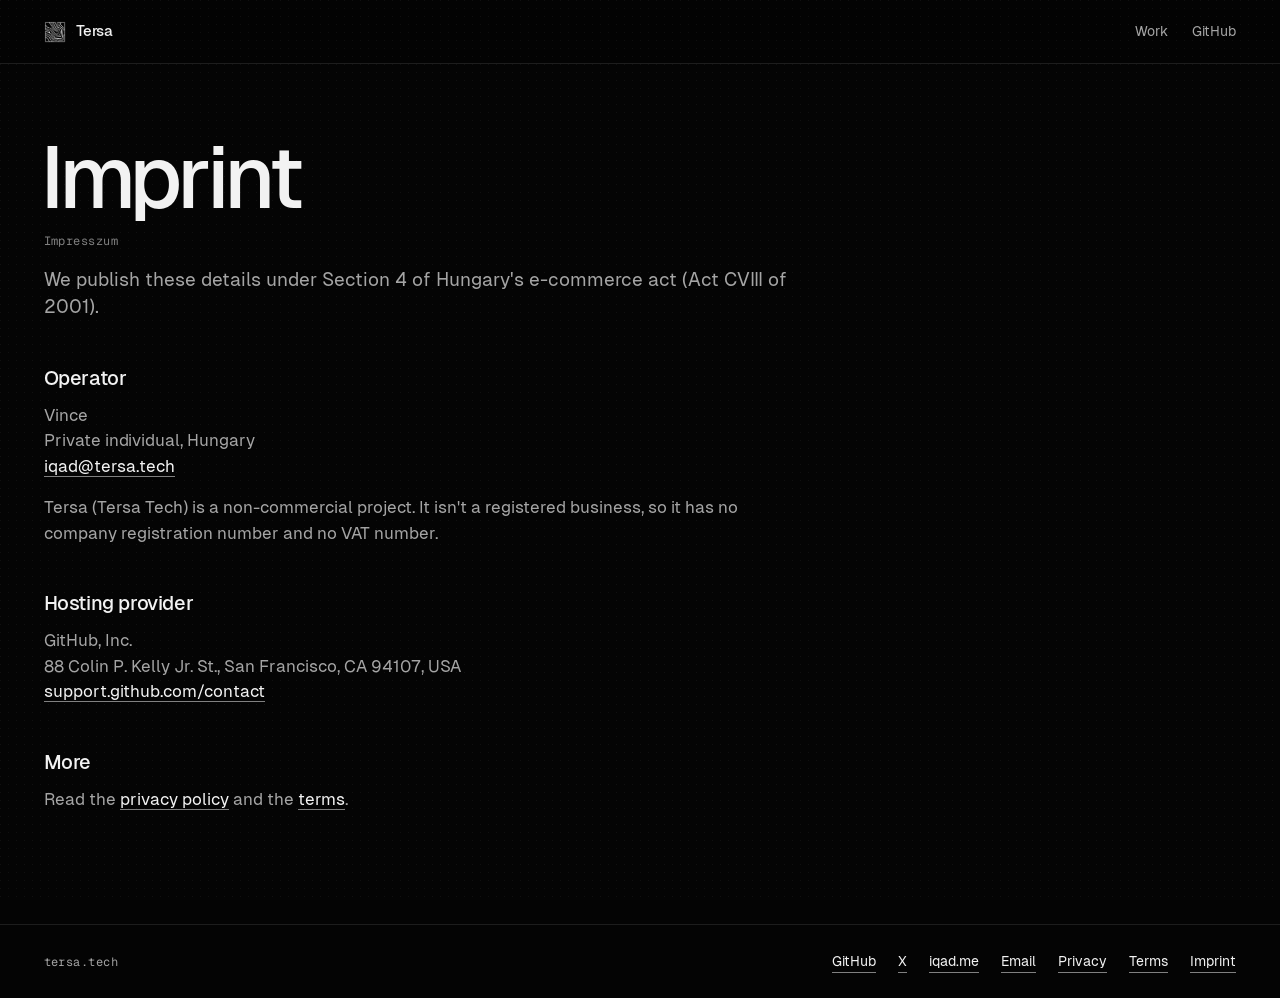
==== imprint/index.html @ d7b70846 "Add privacy, terms and imprint pages, and an About section. The site had no legal pages. These cover" ====
<!doctype html>
<html lang="en">
<head>
  <meta charset="utf-8" />
  <meta name="viewport" content="width=device-width, initial-scale=1" />
  <title>Imprint - Tersa</title>
  <meta name="description" content="Imprint (impresszum) for tersa.tech: who runs the site, how to reach them and who hosts it." />
  <meta name="theme-color" content="#121212" />
  <link rel="canonical" href="https://tersa.tech/imprint/" />
  <link rel="icon" type="image/png" href="/assets/favicon.png" />
  <link rel="apple-touch-icon" href="/assets/apple-touch.png" />
  <link rel="preload" href="/assets/fonts/geist-sans-400.woff2" as="font" type="font/woff2" crossorigin />
  <link rel="preload" href="/assets/fonts/geist-sans-500.woff2" as="font" type="font/woff2" crossorigin />
  <link rel="stylesheet" href="/site.css" />
</head>
<body>
  <a class="skip" href="#main">Skip to content</a>

  <header>
    <a class="brand" href="/">
      <img src="/assets/tersa-mark-white.png" width="22" height="22" alt="" />
      <span class="wordmark">Tersa</span>
    </a>
    <nav>
      <a href="/#work">Work</a>
      <a href="https://github.com/osfv" target="_blank" rel="noopener">GitHub</a>
    </nav>
  </header>

  <main class="doc" id="main">
    <h1>Imprint</h1>
    <p class="doc-date mono" lang="hu">Impresszum</p>

    <p class="doc-lede">We publish these details under Section 4 of Hungary's e-commerce act (Act CVIII of 2001).</p>

    <h2>Operator</h2>
    <p>Vince<br />Private individual, Hungary<br /><a href="mailto:iqad@tersa.tech">iqad@tersa.tech</a></p>
    <p>Tersa (Tersa Tech) is a non-commercial project. It isn't a registered business, so it has no company registration number and no VAT number.</p>

    <h2>Hosting provider</h2>
    <p>GitHub, Inc.<br />88 Colin P. Kelly Jr. St., San Francisco, CA 94107, USA<br /><a href="https://support.github.com/contact" target="_blank" rel="noopener">support.github.com/contact</a></p>

    <h2>More</h2>
    <p>Read the <a href="/privacy/">privacy policy</a> and the <a href="/terms/">terms</a>.</p>
  </main>

  <footer>
    <a class="foot-home mono" href="/">tersa.tech</a>
    <div class="foot-links">
      <a href="https://github.com/osfv" target="_blank" rel="noopener">GitHub</a>
      <a href="https://x.com/oxcipity" target="_blank" rel="noopener">X</a>
      <a href="https://iqad.me" target="_blank" rel="noopener">iqad.me</a>
      <a href="mailto:iqad@tersa.tech">Email</a>
      <a href="/privacy/">Privacy</a>
      <a href="/terms/">Terms</a>
      <a href="/imprint/" aria-current="page">Imprint</a>
    </div>
  </footer>
</body>
</html>
---- site.css ----
@font-face {
  font-family: "Geist";
  src: url("/assets/fonts/geist-sans-400.woff2") format("woff2");
  font-weight: 400;
  font-style: normal;
  font-display: swap;
}

@font-face {
  font-family: "Geist";
  src: url("/assets/fonts/geist-sans-500.woff2") format("woff2");
  font-weight: 500;
  font-style: normal;
  font-display: swap;
}

@font-face {
  font-family: "Geist Mono";
  src: url("/assets/fonts/geist-mono-400.woff2") format("woff2");
  font-weight: 400;
  font-style: normal;
  font-display: swap;
}

:root {
  color-scheme: dark;
  --bg: oklch(11% 0 0);
  --panel: oklch(13% 0 0);
  --ink: oklch(96% 0 0);
  --mute: oklch(72% 0 0);
  --dim: oklch(60% 0 0);
  --line: oklch(23% 0 0);
  --pad: clamp(18px, 3.4vw, 48px);
  --nav: 64px;
}

* { box-sizing: border-box; }

html {
  background: var(--bg);
  scroll-behavior: smooth;
  scrollbar-width: thin;
  scrollbar-color: var(--line) transparent;
}

body {
  margin: 0;
  min-height: 100dvh;
  background: var(--bg);
  color: var(--mute);
  font: 400 17px/1.5 Geist, ui-sans-serif, system-ui, sans-serif;
  -webkit-font-smoothing: antialiased;
  text-rendering: optimizeLegibility;
}

body::before {
  content: "";
  position: fixed;
  inset: 0;
  z-index: 8;
  pointer-events: none;
  opacity: 0.05;
  background-image: url("data:image/svg+xml,%3Csvg xmlns='http://www.w3.org/2000/svg' width='8' height='8'%3E%3Crect width='1' height='1' fill='%23fff'/%3E%3C/svg%3E");
}

::selection {
  background: var(--ink);
  color: var(--bg);
}

.skip {
  position: absolute;
  left: 12px;
  top: 8px;
  z-index: 12;
  padding: 8px 12px;
  background: var(--ink);
  color: var(--bg);
  text-decoration: none;
  transform: translateY(-200%);
}

.skip:focus { transform: none; }

a {
  color: var(--ink);
  text-decoration: none;
  box-shadow: 0 1px 0 var(--dim);
}

a:hover {
  color: var(--bg);
  background: var(--ink);
  box-shadow: 0 1px 0 var(--ink);
}

a:focus-visible {
  outline: 2px solid var(--ink);
  outline-offset: 3px;
}

.mono {
  font-family: "Geist Mono", ui-monospace, monospace;
  font-size: 12px;
  letter-spacing: 0.04em;
}

/* Header */

header {
  position: sticky;
  top: 0;
  z-index: 6;
  height: var(--nav);
  display: flex;
  align-items: center;
  justify-content: space-between;
  gap: 24px;
  padding: 0 var(--pad);
  background: color-mix(in oklab, var(--bg) 86%, transparent);
  backdrop-filter: blur(6px);
  border-bottom: 1px solid var(--line);
}

.brand {
  display: inline-flex;
  align-items: center;
  gap: 10px;
  color: var(--ink);
  box-shadow: none;
}

.brand:hover {
  color: var(--ink);
  background: none;
  box-shadow: none;
}

.brand img {
  width: 22px;
  height: 22px;
  display: block;
}

.wordmark {
  font-weight: 500;
  font-size: 15px;
  letter-spacing: -0.03em;
}

nav {
  display: flex;
  align-items: center;
  gap: 24px;
}

nav a {
  color: var(--mute);
  box-shadow: none;
  font-size: 14px;
}

nav a:hover { color: var(--bg); }

/* Hero */

.hero {
  position: relative;
  isolation: isolate;
  overflow: hidden;
  display: grid;
  grid-template-columns: minmax(0, 1fr) auto;
  gap: clamp(24px, 5vw, 80px);
  align-items: end;
  min-height: calc(100dvh - var(--nav));
  padding: 64px var(--pad) 64px;
}

.contour {
  position: absolute;
  inset: 0;
  z-index: -1;
  pointer-events: none;
  mask-image: linear-gradient(to right, transparent 8%, #000 55%);
  -webkit-mask-image: linear-gradient(to right, transparent 8%, #000 55%);
}

.hero-copy {
  max-width: 36rem;
}

h1 {
  margin: 0 0 20px -0.04em;
  color: var(--ink);
  font-size: clamp(72px, 12vw, 168px);
  font-weight: 500;
  letter-spacing: -0.06em;
  line-height: 0.95;
}

.lede {
  margin: 0 0 30px;
  max-width: 34ch;
  font-size: 19px;
  line-height: 1.45;
}

.lede em {
  color: var(--ink);
  font-style: italic;
}

.btn {
  display: inline-flex;
  align-items: center;
  min-height: 44px;
  padding: 0 18px;
  background: transparent;
  color: var(--ink);
  box-shadow: none;
  font-size: 14px;
  font-weight: 700;
  letter-spacing: -0.02em;
  white-space: nowrap;
}

.btn:hover {
  background: var(--ink);
  color: var(--bg);
  box-shadow: none;
}

.btn:active { transform: translateY(1px); }

.mark-wrap img {
  display: block;
  width: min(34vw, 440px);
  height: auto;
}

/* Work */

.work {
  padding: 88px var(--pad) 96px;
  border-top: 1px solid var(--line);
  scroll-margin-top: var(--nav);
}

.work-head {
  display: grid;
  grid-template-columns: minmax(0, 5fr) minmax(0, 7fr);
  gap: clamp(28px, 5vw, 80px);
  align-items: start;
  margin-bottom: 40px;
}

.work h2 {
  margin: 0 0 10px;
  color: var(--ink);
  font-size: clamp(30px, 3.6vw, 40px);
  font-weight: 500;
  letter-spacing: -0.045em;
  line-height: 1.08;
}

.work-copy {
  max-width: 34rem;
  padding-top: 6px;
}

.work-copy p {
  margin: 0 0 18px;
  max-width: 52ch;
}

.facts {
  margin: 0;
  color: var(--dim);
}

.facts + .facts { margin-top: 6px; }

.studio {
  padding: 88px var(--pad) 56px;
  border-top: 1px solid var(--line);
  scroll-margin-top: var(--nav);
}

.studio h2 {
  margin: 0 0 10px;
  color: var(--ink);
  font-size: clamp(30px, 3.6vw, 40px);
  font-weight: 500;
  letter-spacing: -0.045em;
  line-height: 1.08;
}

/* Terminal frame. Background matches the screenshot exactly so the image has no edge. */

.shot {
  --shell: #0c0c0c;
  margin: 0;
  border: 1px solid var(--line);
  background: var(--shell);
}

.shot-bar {
  display: flex;
  justify-content: space-between;
  gap: 16px;
  padding: 10px 16px;
  color: var(--dim);
  border-bottom: 1px solid var(--line);
  white-space: nowrap;
  overflow: hidden;
}

.shot-bar span:first-child {
  overflow: hidden;
  text-overflow: ellipsis;
}

.shot-body {
  position: relative;
  padding: 18px 20px 20px;
  overflow-x: auto;
  scrollbar-width: none;
}

.shot-body::-webkit-scrollbar { display: none; }

.shot-body img {
  display: block;
  width: min(100%, 1024px);
  height: auto;
}

.shot figcaption {
  padding: 12px 16px;
  color: var(--dim);
  border-top: 1px solid var(--line);
}

/* Footer */

footer {
  display: flex;
  flex-wrap: wrap;
  align-items: center;
  justify-content: space-between;
  gap: 14px 28px;
  padding: 26px var(--pad);
  border-top: 1px solid var(--line);
  color: var(--dim);
}

.foot-home {
  color: var(--mute);
  box-shadow: none;
}

.foot-home:hover {
  color: var(--bg);
}

.foot-links {
  display: flex;
  flex-wrap: wrap;
  gap: 22px;
}

.foot-links a {
  font-size: 14px;
}

/* 404 */

.lost {
  min-height: calc(100dvh - var(--nav));
  display: grid;
  align-content: center;
  padding: 48px var(--pad) 80px;
  max-width: 40rem;
}

.lost-mark {
  width: 72px;
  height: auto;
  margin-bottom: 22px;
}

.lost h1 {
  margin-bottom: 10px;
  font-size: clamp(48px, 8vw, 96px);
}

.lost p { margin: 0 0 28px; }

/* Legal pages */

.doc {
  max-width: 52rem;
  padding: 72px var(--pad) 96px;
}

.doc h1 {
  margin-bottom: 12px;
  font-size: clamp(48px, 8vw, 88px);
}

.doc-date {
  margin: 0 0 36px;
  color: var(--dim);
}

.doc h2 {
  margin: 44px 0 12px;
  color: var(--ink);
  font-size: 20px;
  font-weight: 500;
  letter-spacing: -0.02em;
  line-height: 1.3;
}

.doc p {
  margin: 0 0 16px;
  max-width: 66ch;
}

.doc .doc-lede {
  font-size: 19px;
  line-height: 1.45;
}

.doc strong {
  color: var(--ink);
  font-weight: 500;
}

.doc ul {
  margin: 0 0 16px;
  padding-left: 1.2em;
  max-width: 66ch;
}

.doc li { margin-bottom: 4px; }

/* Motion */

.hero .reveal { opacity: 0; }
html.is-ready .hero-copy { animation: snap-in 420ms steps(4, end) 40ms both; }
html.is-ready .mark-wrap { animation: snap-in 560ms steps(4, end) 140ms both; }

.work .reveal,
.studio .reveal {
  opacity: 0;
  transform: translateY(10px);
  transition: opacity 480ms steps(4, end), transform 480ms cubic-bezier(0.16, 1, 0.3, 1);
}

.work .reveal.in,
.studio .reveal.in {
  opacity: 1;
  transform: none;
}

.work-copy.reveal { transition-delay: 70ms; }
.shot.reveal { transition-delay: 140ms; }

html:not(.is-ready) .lost > * { opacity: 0; }
html.is-ready .lost > * { animation: snap-in 400ms steps(4, end) var(--d, 0ms) both; }

@keyframes snap-in {
  from { opacity: 0; }
  to { opacity: 1; }
}

/* Mobile */

@media (max-width: 767px) {
  .hero {
    grid-template-columns: 1fr;
    align-items: start;
    align-content: space-between;
    padding: 36px var(--pad) 40px;
    gap: 40px;
  }

  .contour {
    mask-image: linear-gradient(to bottom, #000 30%, transparent 85%);
    -webkit-mask-image: linear-gradient(to bottom, #000 30%, transparent 85%);
  }

  .mark-wrap { order: -1; }

  .mark-wrap img { width: 120px; }

  h1 { font-size: clamp(64px, 20vw, 96px); }

  .lede {
    font-size: 17px;
    max-width: none;
  }

  .work { padding: 56px var(--pad) 64px; }

  .work-head {
    grid-template-columns: 1fr;
    gap: 18px;
    margin-bottom: 28px;
  }

  .work-copy { padding-top: 0; }

  .shot-body { padding: 14px; }

  .doc { padding: 48px var(--pad) 64px; }

  .doc .doc-lede { font-size: 17px; }

  /* Keep the text legible: hold the image near native size and let it pan. */
  .shot-body img {
    width: 880px;
    max-width: none;
  }

  footer {
    flex-direction: column;
    align-items: flex-start;
  }
}

@media (prefers-reduced-motion: reduce) {
  html { scroll-behavior: auto; }

  .hero .reveal,
  .work .reveal,
  .studio .reveal,
  html.is-ready .lost > * {
    opacity: 1 !important;
    transform: none !important;
    animation: none !important;
    transition: none !important;
  }

  .btn:active { transform: none; }
}
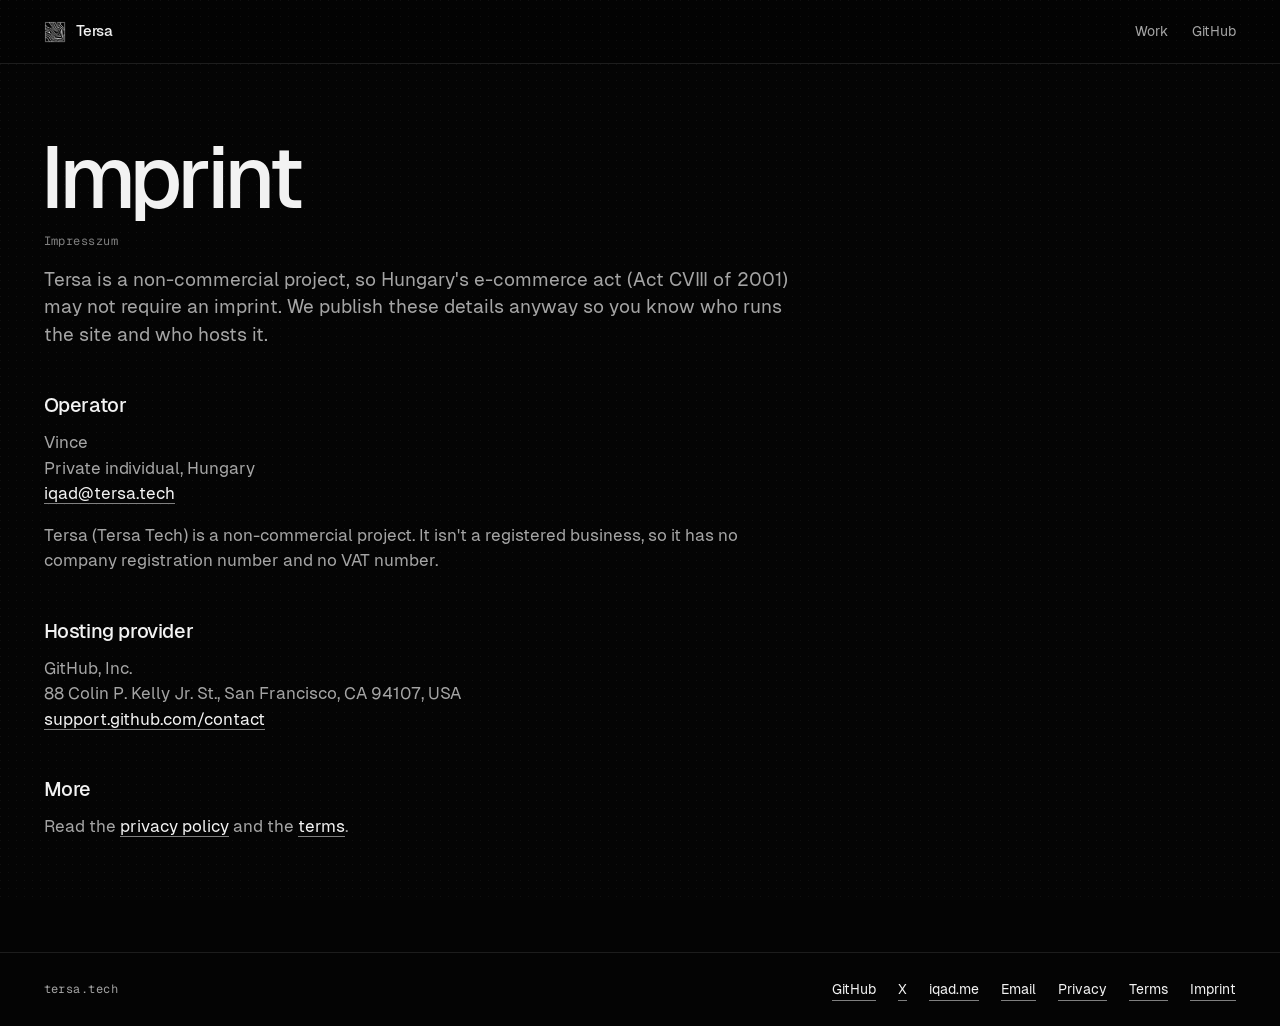
==== commit 6f525063: "Tighten the legal pages after an outside review. The imprint no longer claims Ekertv. 4. § complianc" ====
--- a/imprint/index.html
+++ b/imprint/index.html
@@ -31,7 +31,7 @@
     <h1>Imprint</h1>
     <p class="doc-date mono" lang="hu">Impresszum</p>
 
-    <p class="doc-lede">We publish these details under Section 4 of Hungary's e-commerce act (Act CVIII of 2001).</p>
+    <p class="doc-lede">Tersa is a non-commercial project, so Hungary's e-commerce act (Act CVIII of 2001) may not require an imprint. We publish these details anyway so you know who runs the site and who hosts it.</p>
 
     <h2>Operator</h2>
     <p>Vince<br />Private individual, Hungary<br /><a href="mailto:iqad@tersa.tech">iqad@tersa.tech</a></p>
